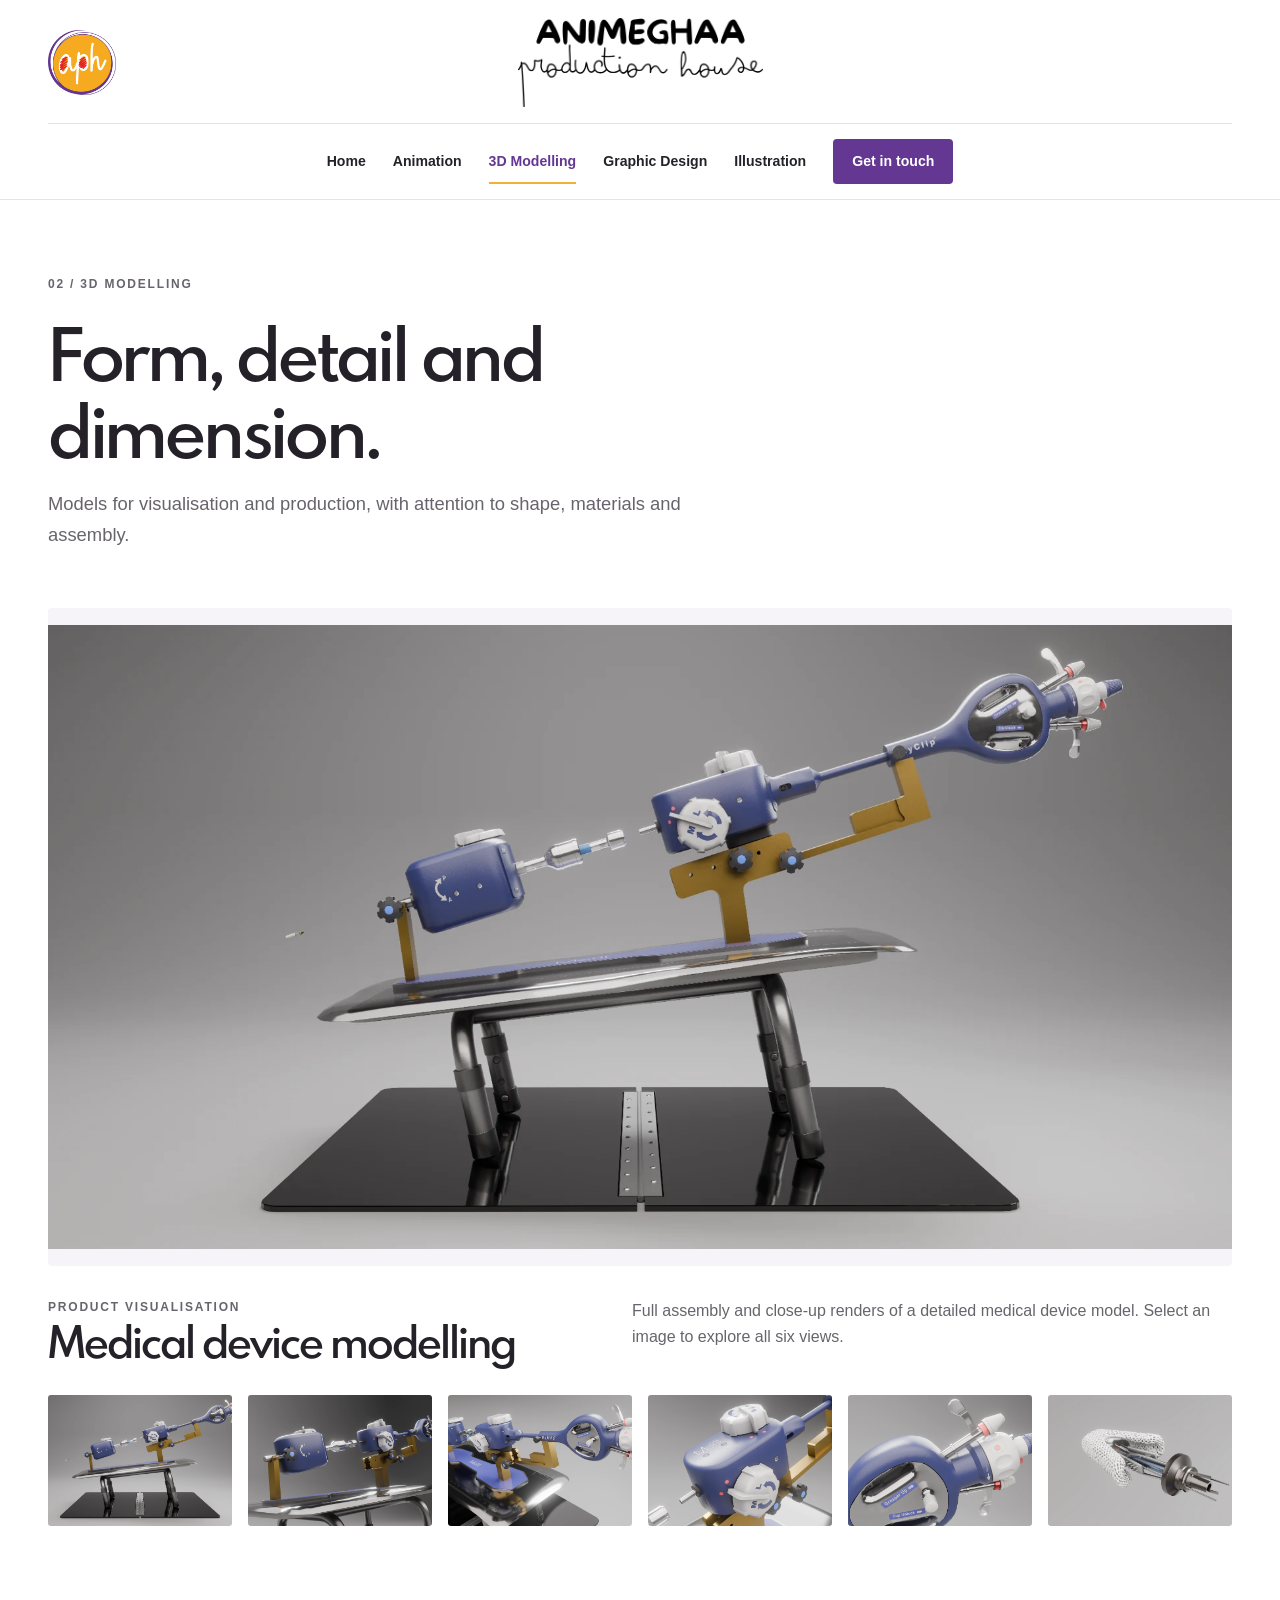
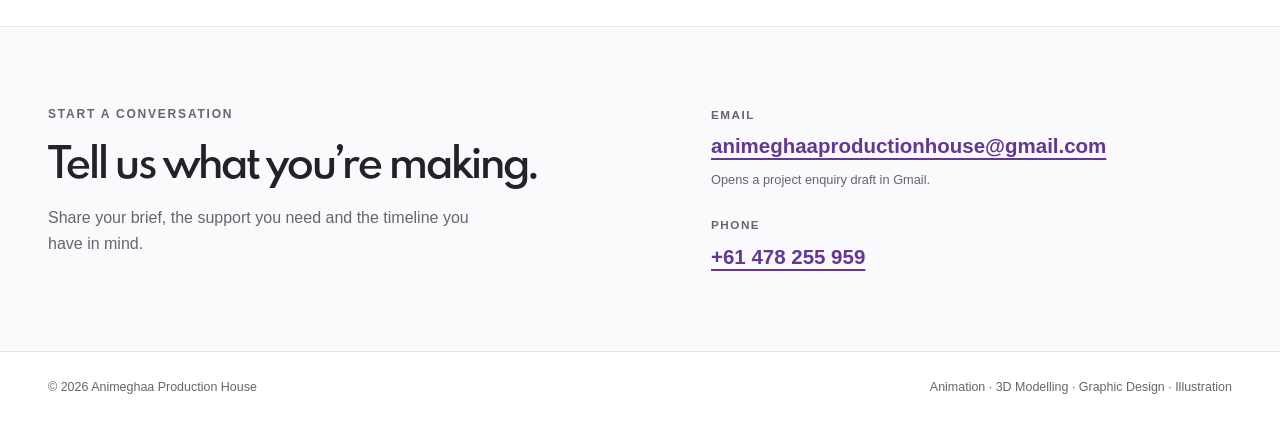
==== 3d-modelling.html @ 9e533291 "Add files via upload" ====
<!doctype html><html lang="en"><head><meta charset="utf-8"><meta name="viewport" content="width=device-width, initial-scale=1"><meta name="theme-color" content="#ffffff"><meta name="description" content="Animeghaa Production House: animation, 3D modelling, graphic design and illustration for studios and creative teams."><title>3D Modelling | Animeghaa Production House</title><link rel="icon" href="assets/icon.png"><link rel="stylesheet" href="styles.css"></head><body><a class="skip" href="#main">Skip to content</a><header class="site-header"><div class="wrap header-inner"><a class="mark-link" href="index.html" aria-label="Animeghaa Production House home"><img class="circular-mark" src="assets/icon.png" alt="APH circular logo"></a><a class="wordmark-link" href="index.html" aria-label="Animeghaa Production House home"><img class="wordmark" src="assets/wordmark.png" alt="Animeghaa Production House"></a><button class="menu-button" type="button" aria-expanded="false" aria-controls="site-nav">Menu</button><nav class="nav" id="site-nav" aria-label="Main navigation"><a href="index.html">Home</a><a href="animation-portfolio.html">Animation</a><a href="3d-modelling.html" aria-current="page">3D Modelling</a><a href="graphic-design.html">Graphic Design</a><a href="illustration.html">Illustration</a><a class="contact-nav" href="#contact">Get in touch</a></nav></div></header><main id="main"><div class="wrap"><div class="page-intro"><p class="eyebrow">02 / 3D Modelling</p><h1>Form, detail and dimension.</h1><p>Models for visualisation and production, with attention to shape, materials and assembly.</p></div></div><section class="wrap gallery-section"><button class="model-cover" data-project="medical-device" type="button" aria-label="Open medical device modelling gallery"><img src="assets/model-1.webp" alt="Full medical device model assembly"></button><div class="model-details"><div><p class="eyebrow">Product visualisation</p><h2>Medical device modelling</h2></div><p>Full assembly and close-up renders of a detailed medical device model. Select an image to explore all six views.</p></div><div class="model-thumbs"><button type="button" data-project="medical-device" data-index="0" aria-label="View medical device render 1"><img src="assets/model-1.webp" alt="Medical device model view 1" loading="lazy"></button><button type="button" data-project="medical-device" data-index="1" aria-label="View medical device render 2"><img src="assets/model-12.webp" alt="Medical device model view 2" loading="lazy"></button><button type="button" data-project="medical-device" data-index="2" aria-label="View medical device render 3"><img src="assets/model-10.webp" alt="Medical device model view 3" loading="lazy"></button><button type="button" data-project="medical-device" data-index="3" aria-label="View medical device render 4"><img src="assets/model-8.webp" alt="Medical device model view 4" loading="lazy"></button><button type="button" data-project="medical-device" data-index="4" aria-label="View medical device render 5"><img src="assets/model-6.webp" alt="Medical device model view 5" loading="lazy"></button><button type="button" data-project="medical-device" data-index="5" aria-label="View medical device render 6"><img src="assets/model-5.webp" alt="Medical device model view 6" loading="lazy"></button></div></section></main><section class="contact-section" id="contact"><div class="wrap contact-inner"><div><p class="eyebrow">Start a conversation</p><h2>Tell us what you’re making.</h2><p>Share your brief, the support you need and the timeline you have in mind.</p></div><div class="contact-links"><div><span>Email</span><a href="https://mail.google.com/mail/?view=cm&amp;fs=1&amp;to=animeghaaproductionhouse%40gmail.com&amp;su=Project+enquiry+%7C+Animeghaa+Production+House&amp;body=Hello+Animeghaa+Production+House%2C%0A%0AI+would+like+to+discuss+a+project.%0A%0AName%3A%0AStudio+%2F+company%3A%0AService+needed+%28Animation+%2F+3D+Modelling+%2F+Graphic+Design+%2F+Illustration%29%3A%0AProject+details%3A%0AStyle+or+references%3A%0AScope+%2F+deliverables%3A%0ATimeline+%2F+deadline%3A%0A%0ABest+regards%2C%0A">animeghaaproductionhouse@gmail.com</a><small>Opens a project enquiry draft in Gmail.</small></div><div><span>Phone</span><a href="tel:+61478255959">+61 478 255 959</a></div></div></div></section><footer><div class="wrap footer-inner"><span>© 2026 Animeghaa Production House</span><span>Animation · 3D Modelling · Graphic Design · Illustration</span></div></footer><dialog id="gallery-dialog" aria-labelledby="dialog-title"><div class="dialog-bar"><h2 class="dialog-title" id="dialog-title"></h2><button class="dialog-close" type="button" aria-label="Close gallery">Close</button></div><div class="dialog-content"></div><p class="dialog-description"></p><div class="dialog-controls"><button data-nav="-1" type="button" aria-label="Previous image">Previous</button><span class="count"></span><button data-nav="1" type="button" aria-label="Next image">Next</button></div></dialog><script src="portfolio-data.js"></script><script src="script.js" defer></script></body></html>
---- styles.css ----
@font-face{font-family:Spartan;src:url('assets/spartan.otf') format('opentype');font-display:swap;font-weight:600}:root{--purple:#643793;--gold:#efb332;--ink:#242129;--muted:#68646c;--line:#e5e2e8;--pale:#f6f4f9}*{box-sizing:border-box}html{scroll-behavior:smooth}body{margin:0;background:white;color:var(--ink);font:16px/1.65 Arial,Helvetica,sans-serif}img,video{display:block;max-width:100%}button,input{font:inherit}a{color:inherit;text-decoration:none}button{cursor:pointer}h1,h2,h3,p{margin:0}h1,h2,h3{line-height:1.18;font-family:Spartan,Arial,sans-serif;font-weight:600;letter-spacing:-.05em}h1{font-size:clamp(2.8rem,5.1vw,5.1rem)}h2{font-size:clamp(2rem,3.1vw,3rem)}h3{font-size:1.25rem}a,button{touch-action:manipulation}:focus-visible{outline:3px solid var(--gold);outline-offset:5px}.skip{position:absolute;left:20px;top:-100px;background:white;padding:12px;z-index:10}.skip:focus{top:10px}.wrap{width:min(1280px,calc(100% - 96px));margin:auto}.site-header{border-bottom:1px solid var(--line);background:white}.header-inner{height:98px;display:flex;justify-content:space-between;align-items:center;gap:28px}.wordmark{width:230px}.nav{display:flex;align-items:center;gap:27px;font-size:.88rem;font-weight:700}.nav a{padding:9px 0}.nav a:hover,.nav a[aria-current=page]{color:var(--purple)}.nav a[aria-current=page]{box-shadow:0 2px var(--gold)}.nav .contact-nav{background:var(--purple);padding:11px 19px;color:white;border-radius:4px}.menu-button{display:none}.eyebrow{text-transform:uppercase;letter-spacing:.15em;font-size:.75rem;font-weight:700;color:var(--purple)}.intro{padding:68px 0 40px;display:grid;grid-template-columns:1.5fr 1fr;gap:8%;align-items:end}.intro h1{margin-top:20px}.intro h1 span{color:var(--purple)}.intro>p{max-width:430px;color:var(--muted);font-size:1.12rem;line-height:1.65}.hero-reel{width:100%;aspect-ratio:16/9;object-fit:contain;background:#16131a}.reel-label{display:flex;justify-content:space-between;gap:10px;margin:14px 0 0;font-size:.82rem;color:var(--muted)}.button,.button-secondary{display:inline-flex;align-items:center;justify-content:center;font-weight:700;padding:13px 21px;border-radius:4px;font-size:.9rem;border:1px solid var(--purple)}.button{background:var(--purple);color:white}.button:hover{background:#49256e}.button-secondary{color:var(--purple);background:white}.button-secondary:hover{background:var(--pale)}.section{padding:95px 0}.section-head{display:flex;justify-content:space-between;align-items:end;gap:40px;margin-bottom:36px}.section-head h2{margin-top:13px}.section-head>p{max-width:370px;color:var(--muted)}.disciplines{display:grid;grid-template-columns:repeat(4,1fr);gap:24px}.discipline{border-top:2px solid var(--line);padding-top:20px;transition:border-color .2s}.discipline:hover{border-color:var(--gold)}.discipline img{height:170px;width:100%;object-fit:cover;background:var(--pale);border-radius:3px;margin-bottom:22px}.discipline .number{color:var(--purple);font-size:.73rem;font-weight:700;letter-spacing:.12em}.discipline h3{margin:9px 0}.discipline p{color:var(--muted);font-size:.92rem;line-height:1.5;margin-bottom:15px}.discipline .link{font-weight:700;font-size:.83rem;color:var(--purple)}.studio-strip{background:var(--pale);padding:70px 0}.studio-inner{display:grid;grid-template-columns:1fr 1fr;gap:10%}.studio-inner h2{margin-top:18px}.studio-inner>div>p{margin:0 0 24px;color:var(--muted);font-size:1.1rem}.page-intro{padding:75px 0 58px;max-width:830px}.page-intro h1{margin:20px 0}.page-intro>p{color:var(--muted);font-size:1.15rem;max-width:700px}.page-intro .eyebrow{font-size:.75rem}.reel-section{padding-bottom:80px}.grid{display:grid;grid-template-columns:repeat(3,1fr);gap:42px 26px}.grid.two{grid-template-columns:repeat(2,1fr)}.card{min-width:0}.card-open{display:block;border:0;background:none;padding:0;width:100%;text-align:left;color:inherit}.card-media{position:relative;background:var(--pale);overflow:hidden;border-radius:4px;aspect-ratio:1.5;margin-bottom:18px}.card-media img{width:100%;height:100%;object-fit:cover;transition:transform .35s}.card-open:hover .card-media img{transform:scale(1.035)}.card .tag{color:var(--purple);font-size:.72rem;text-transform:uppercase;letter-spacing:.1em;font-weight:700}.card h3{margin:7px 0}.card p{color:var(--muted);font-size:.9rem;line-height:1.5}.play{position:absolute;bottom:14px;right:14px;width:39px;height:39px;border-radius:50%;display:grid;place-items:center;background:white;color:var(--purple);font-size:.85rem;box-shadow:0 2px 10px #0002}.filters{display:flex;gap:10px;flex-wrap:wrap;margin:25px 0 35px}.filters button{background:white;color:var(--muted);border:1px solid var(--line);border-radius:30px;padding:9px 17px;font-size:.85rem;font-weight:700}.filters button[aria-pressed=true]{background:var(--purple);color:white;border-color:var(--purple)}.gallery-section{padding-bottom:100px}.model-cover{aspect-ratio:1.8;background:var(--pale);border-radius:4px;overflow:hidden;width:100%;border:0;padding:0}.model-cover img{width:100%;height:100%;object-fit:contain}.model-details{display:flex;justify-content:space-between;gap:35px;margin:24px 0}.model-details p{max-width:600px;color:var(--muted)}.model-thumbs{display:grid;grid-template-columns:repeat(6,1fr);gap:16px;margin-top:30px}.model-thumbs button{padding:0;border:0;background:var(--pale);border-radius:3px;overflow:hidden;aspect-ratio:1.4}.model-thumbs img{height:100%;width:100%;object-fit:cover}.contact-section{border-top:1px solid var(--line);padding:78px 0;background:#faf9fc}.contact-inner{display:grid;grid-template-columns:1fr 1fr;gap:12%}.contact-inner h2{margin:13px 0 20px}.contact-inner p{color:var(--muted);max-width:450px}.contact-links{display:flex;flex-direction:column;justify-content:center;gap:25px;min-width:0}.contact-links span{display:block;font-size:.73rem;font-weight:700;letter-spacing:.13em;text-transform:uppercase;color:var(--muted);margin-bottom:5px}.contact-links a{font-size:clamp(1rem,1.6vw,1.4rem);font-weight:700;color:var(--purple);overflow-wrap:anywhere;text-decoration:underline;text-underline-offset:5px}.contact-links small{display:block;color:var(--muted);font-size:.8rem;margin-top:6px}footer{padding:25px 0;border-top:1px solid var(--line)}.footer-inner{display:flex;justify-content:space-between;gap:20px;font-size:.78rem;color:var(--muted)}dialog{width:min(1160px,calc(100% - 36px));max-height:94vh;border:0;border-radius:5px;padding:0;overflow:auto;box-shadow:0 30px 100px #0005}dialog::backdrop{background:#1f1726dc}.dialog-bar{display:flex;align-items:center;justify-content:space-between;padding:16px 22px;border-bottom:1px solid var(--line);gap:20px}.dialog-bar h2{font-size:1.1rem}.dialog-bar button,.dialog-controls button{background:white;border:1px solid var(--line);border-radius:4px;padding:8px 14px;font-size:.85rem}.dialog-content{padding:22px}.dialog-content img{max-height:66vh;max-width:100%;object-fit:contain;margin:auto}.dialog-content video{width:100%;max-height:66vh;background:#16131a}.dialog-controls{padding:0 22px 20px;display:flex;align-items:center;gap:12px;justify-content:space-between}.dialog-description{padding:0 22px 20px;color:var(--muted);font-size:.92rem}.count{font-size:.8rem;color:var(--muted)}[hidden]{display:none!important}.notice{padding:12px 0;color:var(--muted);font-size:.9rem}
@media(max-width:1050px){.wrap{width:calc(100% - 60px)}.nav{gap:17px;font-size:.8rem}.wordmark{width:190px}.disciplines{grid-template-columns:repeat(2,1fr)}.discipline img{height:240px}.intro{gap:5%}.grid{grid-template-columns:repeat(2,1fr)}}@media(max-width:780px){.wrap{width:calc(100% - 40px)}.header-inner{height:auto;min-height:83px;flex-wrap:wrap;gap:0;padding:17px 0}.wordmark{width:180px}.menu-button{display:block;background:white;border:1px solid var(--line);border-radius:4px;padding:8px 13px;color:var(--purple);font-size:.85rem;font-weight:700}.nav{display:none;width:100%;padding-top:20px;flex-wrap:wrap;gap:12px 24px}.nav.is-open{display:flex}.intro{grid-template-columns:1fr;padding-top:50px;gap:22px}.intro>p{max-width:650px}.section{padding:70px 0}.section-head{align-items:start;flex-direction:column;gap:20px}.page-intro{padding:55px 0 35px}.studio-inner,.contact-inner{grid-template-columns:1fr;gap:30px}.model-details{flex-direction:column;gap:12px}.model-thumbs{grid-template-columns:repeat(3,1fr)}.contact-section{padding:60px 0}.reel-label{font-size:.75rem}.footer-inner{flex-direction:column;gap:5px}.dialog-bar{padding:12px 15px}.dialog-content{padding:12px}.dialog-description{padding:0 15px 15px}.dialog-controls{padding:0 15px 15px}}@media(max-width:500px){.grid,.grid.two{grid-template-columns:1fr}.disciplines{grid-template-columns:1fr 1fr;gap:25px 16px}.discipline img{height:130px}.discipline h3{font-size:1.05rem}.discipline p{font-size:.85rem}.hero-reel{aspect-ratio:16/9}.reel-label{flex-direction:column;gap:3px}.model-cover{aspect-ratio:1.3}.model-thumbs{gap:9px}h1{font-size:2.65rem}}@media(prefers-reduced-motion:reduce){html{scroll-behavior:auto}*{transition:none!important}}
@media(max-width:500px){.contact-links a[href^="https://mail.google.com"]{font-size:.9rem}}

/* Two logos: circular mark at left, wordmark centred above navigation. */
.header-inner{display:grid;grid-template-columns:1fr auto 1fr;height:auto;gap:0;padding:18px 0 0}.mark-link{grid-column:1;grid-row:1;justify-self:start}.circular-mark{width:68px;height:68px;object-fit:contain}.wordmark-link{grid-column:2;grid-row:1;justify-self:center}.wordmark{width:245px}.nav{grid-column:1/-1;grid-row:2;justify-content:center;padding:15px 0;margin-top:16px;border-top:1px solid var(--line)}
@media(max-width:780px){.header-inner{min-height:86px;grid-template-columns:1fr auto 1fr;gap:0;padding:14px 0}.circular-mark{width:46px;height:46px}.wordmark{width:175px}.menu-button{grid-column:3;grid-row:1;justify-self:end;display:block}.nav{margin-top:14px;padding:14px 0 0;justify-content:flex-start}.nav:not(.is-open){display:none}}
@media(max-width:400px){.circular-mark{width:40px;height:40px}.wordmark{width:150px}.menu-button{padding:7px 10px;font-size:.78rem}}
/* Give the portfolio entry its own visual chapter. */
.explore-work{position:relative;isolation:isolate;padding-top:78px;padding-bottom:78px;margin-top:75px;margin-bottom:75px}.explore-work::before{content:"";position:absolute;z-index:-1;inset:0 calc((min(1280px,100vw - 96px) - 100vw)/2);background:#f3eff9;border-top:1px solid #e1d7ee;border-bottom:1px solid #e1d7ee}.explore-work .eyebrow{display:inline-block;background:var(--gold);color:#30213e;padding:7px 12px;border-radius:3px;letter-spacing:.13em}.explore-work .section-head{margin-bottom:38px}.explore-work .discipline{background:white;border:1px solid #e1d9eb;border-radius:6px;padding:15px 15px 22px;box-shadow:0 5px 16px #39225105;transition:transform .2s,border-color .2s,box-shadow .2s}.explore-work .discipline:hover{transform:translateY(-4px);border-color:var(--purple);box-shadow:0 10px 24px #39225112}.explore-work .discipline img{margin-bottom:18px}.explore-work .discipline .link{display:inline-block;border-bottom:1px solid #c7b2dd;padding-bottom:3px}
@media(max-width:1050px){.explore-work::before{inset:0 -30px}}@media(max-width:780px){.explore-work{padding-top:58px;padding-bottom:58px;margin-top:55px;margin-bottom:55px}.explore-work::before{inset:0 -20px}}@media(max-width:500px){.explore-work .discipline{padding:10px 10px 18px}.explore-work .discipline img{height:120px}.explore-work .disciplines{gap:15px}.explore-work .discipline .link{font-size:.8rem}}
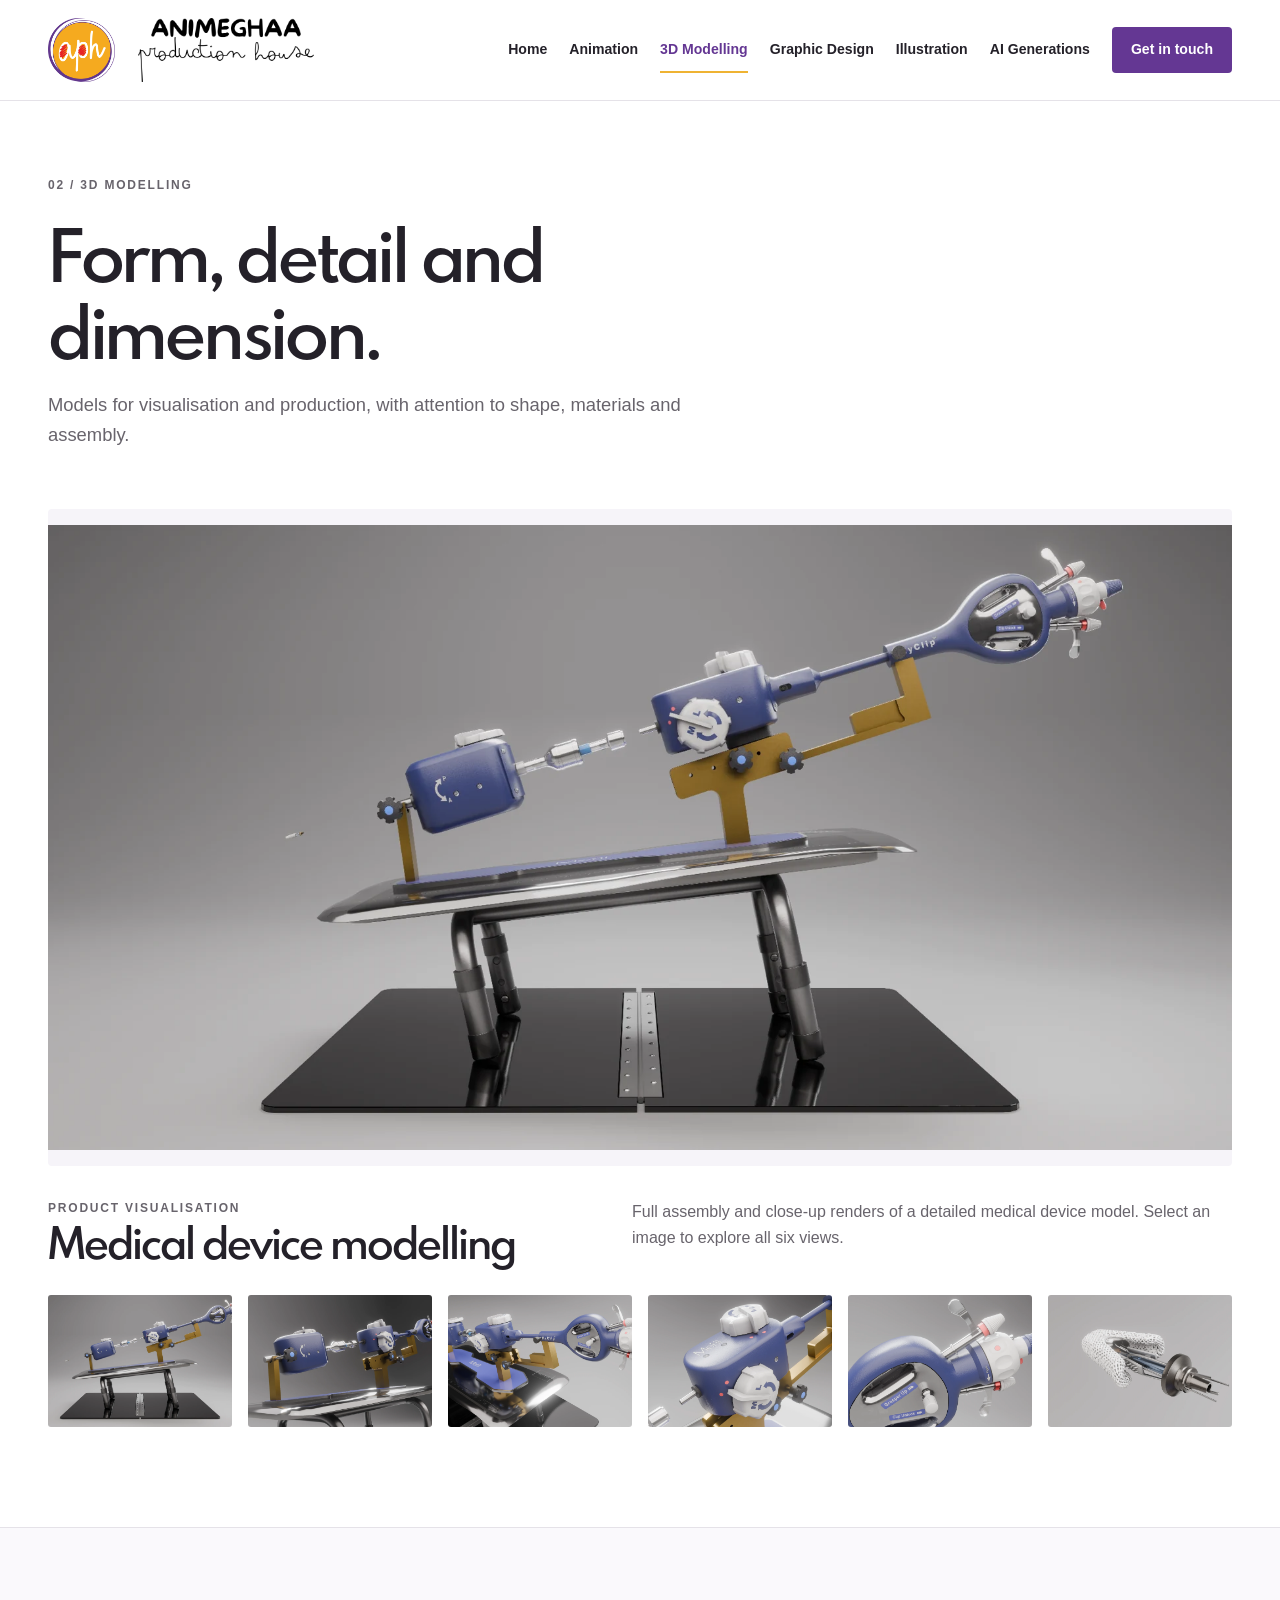
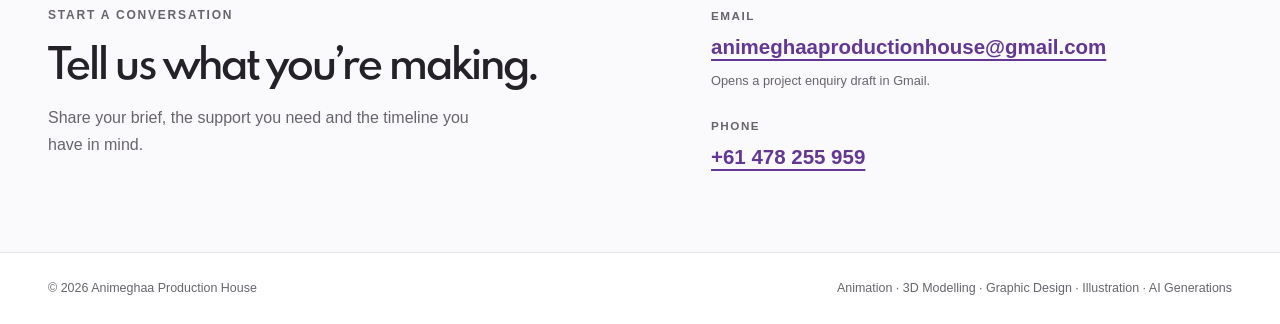
==== commit 9907d921: "Add files via upload" ====
--- a/3d-modelling.html
+++ b/3d-modelling.html
@@ -1 +1 @@
-<!doctype html><html lang="en"><head><meta charset="utf-8"><meta name="viewport" content="width=device-width, initial-scale=1"><meta name="theme-color" content="#ffffff"><meta name="description" content="Animeghaa Production House: animation, 3D modelling, graphic design and illustration for studios and creative teams."><title>3D Modelling | Animeghaa Production House</title><link rel="icon" href="assets/icon.png"><link rel="stylesheet" href="styles.css"></head><body><a class="skip" href="#main">Skip to content</a><header class="site-header"><div class="wrap header-inner"><a class="mark-link" href="index.html" aria-label="Animeghaa Production House home"><img class="circular-mark" src="assets/icon.png" alt="APH circular logo"></a><a class="wordmark-link" href="index.html" aria-label="Animeghaa Production House home"><img class="wordmark" src="assets/wordmark.png" alt="Animeghaa Production House"></a><button class="menu-button" type="button" aria-expanded="false" aria-controls="site-nav">Menu</button><nav class="nav" id="site-nav" aria-label="Main navigation"><a href="index.html">Home</a><a href="animation-portfolio.html">Animation</a><a href="3d-modelling.html" aria-current="page">3D Modelling</a><a href="graphic-design.html">Graphic Design</a><a href="illustration.html">Illustration</a><a class="contact-nav" href="#contact">Get in touch</a></nav></div></header><main id="main"><div class="wrap"><div class="page-intro"><p class="eyebrow">02 / 3D Modelling</p><h1>Form, detail and dimension.</h1><p>Models for visualisation and production, with attention to shape, materials and assembly.</p></div></div><section class="wrap gallery-section"><button class="model-cover" data-project="medical-device" type="button" aria-label="Open medical device modelling gallery"><img src="assets/model-1.webp" alt="Full medical device model assembly"></button><div class="model-details"><div><p class="eyebrow">Product visualisation</p><h2>Medical device modelling</h2></div><p>Full assembly and close-up renders of a detailed medical device model. Select an image to explore all six views.</p></div><div class="model-thumbs"><button type="button" data-project="medical-device" data-index="0" aria-label="View medical device render 1"><img src="assets/model-1.webp" alt="Medical device model view 1" loading="lazy"></button><button type="button" data-project="medical-device" data-index="1" aria-label="View medical device render 2"><img src="assets/model-12.webp" alt="Medical device model view 2" loading="lazy"></button><button type="button" data-project="medical-device" data-index="2" aria-label="View medical device render 3"><img src="assets/model-10.webp" alt="Medical device model view 3" loading="lazy"></button><button type="button" data-project="medical-device" data-index="3" aria-label="View medical device render 4"><img src="assets/model-8.webp" alt="Medical device model view 4" loading="lazy"></button><button type="button" data-project="medical-device" data-index="4" aria-label="View medical device render 5"><img src="assets/model-6.webp" alt="Medical device model view 5" loading="lazy"></button><button type="button" data-project="medical-device" data-index="5" aria-label="View medical device render 6"><img src="assets/model-5.webp" alt="Medical device model view 6" loading="lazy"></button></div></section></main><section class="contact-section" id="contact"><div class="wrap contact-inner"><div><p class="eyebrow">Start a conversation</p><h2>Tell us what you’re making.</h2><p>Share your brief, the support you need and the timeline you have in mind.</p></div><div class="contact-links"><div><span>Email</span><a href="https://mail.google.com/mail/?view=cm&amp;fs=1&amp;to=animeghaaproductionhouse%40gmail.com&amp;su=Project+enquiry+%7C+Animeghaa+Production+House&amp;body=Hello+Animeghaa+Production+House%2C%0A%0AI+would+like+to+discuss+a+project.%0A%0AName%3A%0AStudio+%2F+company%3A%0AService+needed+%28Animation+%2F+3D+Modelling+%2F+Graphic+Design+%2F+Illustration%29%3A%0AProject+details%3A%0AStyle+or+references%3A%0AScope+%2F+deliverables%3A%0ATimeline+%2F+deadline%3A%0A%0ABest+regards%2C%0A">animeghaaproductionhouse@gmail.com</a><small>Opens a project enquiry draft in Gmail.</small></div><div><span>Phone</span><a href="tel:+61478255959">+61 478 255 959</a></div></div></div></section><footer><div class="wrap footer-inner"><span>© 2026 Animeghaa Production House</span><span>Animation · 3D Modelling · Graphic Design · Illustration</span></div></footer><dialog id="gallery-dialog" aria-labelledby="dialog-title"><div class="dialog-bar"><h2 class="dialog-title" id="dialog-title"></h2><button class="dialog-close" type="button" aria-label="Close gallery">Close</button></div><div class="dialog-content"></div><p class="dialog-description"></p><div class="dialog-controls"><button data-nav="-1" type="button" aria-label="Previous image">Previous</button><span class="count"></span><button data-nav="1" type="button" aria-label="Next image">Next</button></div></dialog><script src="portfolio-data.js"></script><script src="script.js" defer></script></body></html>+<!doctype html><html lang="en"><head><meta charset="utf-8"><meta name="viewport" content="width=device-width, initial-scale=1"><meta name="theme-color" content="#ffffff"><meta name="description" content="Animeghaa Production House: animation, 3D modelling, graphic design and illustration for studios and creative teams."><title>3D Modelling | Animeghaa Production House</title><link rel="icon" href="assets/icon.png"><link rel="stylesheet" href="styles.css"></head><body><a class="skip" href="#main">Skip to content</a><header class="site-header"><div class="wrap header-inner"><a class="mark-link" href="index.html" aria-label="Animeghaa Production House home"><img class="circular-mark" src="assets/icon.png" alt="APH circular logo"></a><a class="wordmark-link" href="index.html" aria-label="Animeghaa Production House home"><img class="wordmark" src="assets/wordmark.png" alt="Animeghaa Production House"></a><button class="menu-button" type="button" aria-expanded="false" aria-controls="site-nav">Menu</button><nav class="nav" id="site-nav" aria-label="Main navigation"><a href="index.html">Home</a><a href="animation-portfolio.html">Animation</a><a href="3d-modelling.html" aria-current="page">3D Modelling</a><a href="graphic-design.html">Graphic Design</a><a href="illustration.html">Illustration</a><a href="ai-generations.html">AI Generations</a><a class="contact-nav" href="#contact">Get in touch</a></nav></div></header><main id="main"><div class="wrap"><div class="page-intro"><p class="eyebrow">02 / 3D Modelling</p><h1>Form, detail and dimension.</h1><p>Models for visualisation and production, with attention to shape, materials and assembly.</p></div></div><section class="wrap gallery-section"><button class="model-cover" data-project="medical-device" type="button" aria-label="Open medical device modelling gallery"><img src="assets/model-1.webp" alt="Full medical device model assembly"></button><div class="model-details"><div><p class="eyebrow">Product visualisation</p><h2>Medical device modelling</h2></div><p>Full assembly and close-up renders of a detailed medical device model. Select an image to explore all six views.</p></div><div class="model-thumbs"><button type="button" data-project="medical-device" data-index="0" aria-label="View medical device render 1"><img src="assets/model-1.webp" alt="Medical device model view 1" loading="lazy"></button><button type="button" data-project="medical-device" data-index="1" aria-label="View medical device render 2"><img src="assets/model-12.webp" alt="Medical device model view 2" loading="lazy"></button><button type="button" data-project="medical-device" data-index="2" aria-label="View medical device render 3"><img src="assets/model-10.webp" alt="Medical device model view 3" loading="lazy"></button><button type="button" data-project="medical-device" data-index="3" aria-label="View medical device render 4"><img src="assets/model-8.webp" alt="Medical device model view 4" loading="lazy"></button><button type="button" data-project="medical-device" data-index="4" aria-label="View medical device render 5"><img src="assets/model-6.webp" alt="Medical device model view 5" loading="lazy"></button><button type="button" data-project="medical-device" data-index="5" aria-label="View medical device render 6"><img src="assets/model-5.webp" alt="Medical device model view 6" loading="lazy"></button></div></section></main><section class="contact-section" id="contact"><div class="wrap contact-inner"><div><p class="eyebrow">Start a conversation</p><h2>Tell us what you’re making.</h2><p>Share your brief, the support you need and the timeline you have in mind.</p></div><div class="contact-links"><div><span>Email</span><a href="https://mail.google.com/mail/?view=cm&amp;fs=1&amp;to=animeghaaproductionhouse%40gmail.com&amp;su=Project+enquiry+%7C+Animeghaa+Production+House&amp;body=Hello+Animeghaa+Production+House%2C%0A%0AI+would+like+to+discuss+a+project.%0A%0AName%3A%0AStudio+%2F+company%3A%0AService+needed+%28Animation+%2F+3D+Modelling+%2F+Graphic+Design+%2F+Illustration+%2F+AI+Generations%29%3A%0AProject+details%3A%0AStyle+or+references%3A%0AScope+%2F+deliverables%3A%0ATimeline+%2F+deadline%3A%0A%0ABest+regards%2C%0A">animeghaaproductionhouse@gmail.com</a><small>Opens a project enquiry draft in Gmail.</small></div><div><span>Phone</span><a href="tel:+61478255959">+61 478 255 959</a></div></div></div></section><footer><div class="wrap footer-inner"><span>© 2026 Animeghaa Production House</span><span>Animation · 3D Modelling · Graphic Design · Illustration · AI Generations</span></div></footer><dialog id="gallery-dialog" aria-labelledby="dialog-title"><div class="dialog-bar"><h2 class="dialog-title" id="dialog-title"></h2><button class="dialog-close" type="button" aria-label="Close gallery">Close</button></div><div class="dialog-content"></div><p class="dialog-description"></p><div class="dialog-controls"><button data-nav="-1" type="button" aria-label="Previous image">Previous</button><span class="count"></span><button data-nav="1" type="button" aria-label="Next image">Next</button></div></dialog><script src="portfolio-data.js"></script><script src="script.js" defer></script></body></html>
--- a/styles.css
+++ b/styles.css
@@ -9,3 +9,8 @@
 /* Give the portfolio entry its own visual chapter. */
 .explore-work{position:relative;isolation:isolate;padding-top:78px;padding-bottom:78px;margin-top:75px;margin-bottom:75px}.explore-work::before{content:"";position:absolute;z-index:-1;inset:0 calc((min(1280px,100vw - 96px) - 100vw)/2);background:#f3eff9;border-top:1px solid #e1d7ee;border-bottom:1px solid #e1d7ee}.explore-work .eyebrow{display:inline-block;background:var(--gold);color:#30213e;padding:7px 12px;border-radius:3px;letter-spacing:.13em}.explore-work .section-head{margin-bottom:38px}.explore-work .discipline{background:white;border:1px solid #e1d9eb;border-radius:6px;padding:15px 15px 22px;box-shadow:0 5px 16px #39225105;transition:transform .2s,border-color .2s,box-shadow .2s}.explore-work .discipline:hover{transform:translateY(-4px);border-color:var(--purple);box-shadow:0 10px 24px #39225112}.explore-work .discipline img{margin-bottom:18px}.explore-work .discipline .link{display:inline-block;border-bottom:1px solid #c7b2dd;padding-bottom:3px}
 @media(max-width:1050px){.explore-work::before{inset:0 -30px}}@media(max-width:780px){.explore-work{padding-top:58px;padding-bottom:58px;margin-top:55px;margin-bottom:55px}.explore-work::before{inset:0 -20px}}@media(max-width:500px){.explore-work .discipline{padding:10px 10px 18px}.explore-work .discipline img{height:120px}.explore-work .disciplines{gap:15px}.explore-work .discipline .link{font-size:.8rem}}
+/* Single-row header: equal-height logos, navigation on the right. */
+.header-inner{grid-template-columns:64px auto 1fr;gap:26px;padding:18px 0;min-height:100px}.mark-link{grid-column:1;grid-row:1}.wordmark-link{grid-column:2;grid-row:1;justify-self:start}.circular-mark,.wordmark{height:64px;width:auto;max-width:none;object-fit:contain}.nav{grid-column:3;grid-row:1;justify-content:flex-end;flex-wrap:nowrap;width:auto;border:0;padding:0;margin:0;gap:22px;white-space:nowrap}.menu-button{display:none}
+@media(max-width:1150px) and (min-width:1001px){.header-inner{gap:18px;grid-template-columns:55px auto 1fr}.circular-mark,.wordmark{height:55px}.nav{gap:15px;font-size:.8rem}.nav .contact-nav{padding:10px 14px}}
+@media(max-width:1000px){.header-inner{grid-template-columns:48px auto 1fr;gap:18px;min-height:86px;padding:16px 0}.circular-mark,.wordmark{height:48px}.menu-button{display:block;grid-column:3;grid-row:1;justify-self:end;background:white;border:1px solid var(--line);border-radius:4px;padding:8px 13px;color:var(--purple);font-size:.85rem;font-weight:700}.nav{grid-column:1/-1;grid-row:2;flex-wrap:wrap;justify-content:flex-end;gap:12px 24px;padding:14px 0 0;white-space:normal}.nav:not(.is-open){display:none}.nav.is-open{display:flex}}
+@media(max-width:500px){.header-inner{grid-template-columns:40px auto 1fr;gap:14px;min-height:76px;padding:14px 0}.circular-mark,.wordmark{height:40px}.menu-button{padding:7px 10px;font-size:.78rem}}
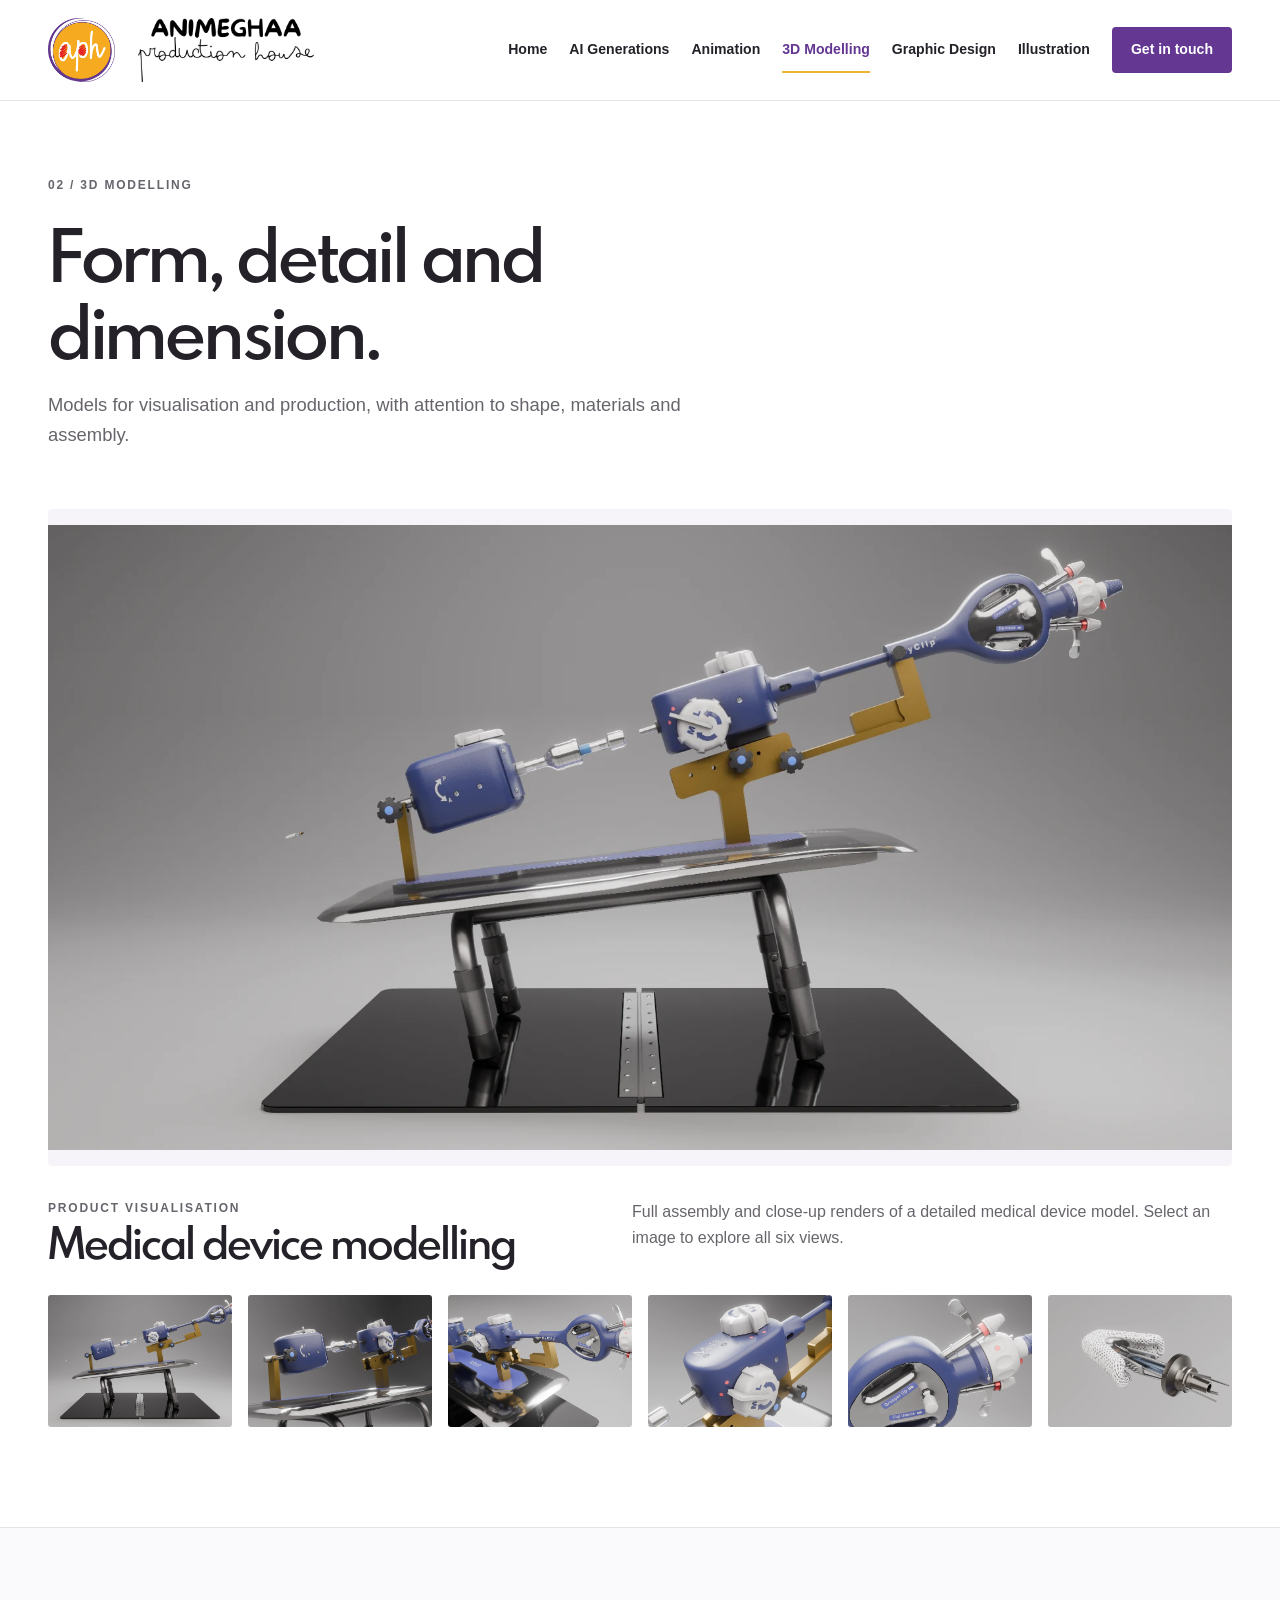
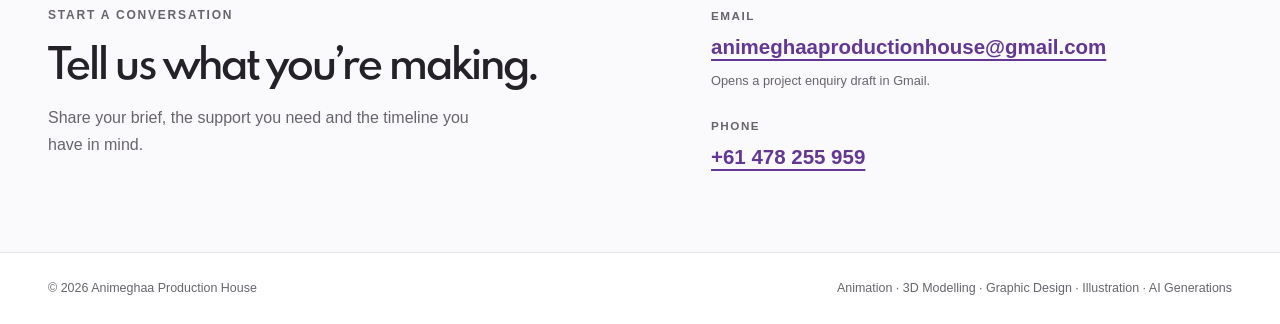
==== commit 6ea80d05: "Add files via upload" ====
--- a/3d-modelling.html
+++ b/3d-modelling.html
@@ -1 +1 @@
-<!doctype html><html lang="en"><head><meta charset="utf-8"><meta name="viewport" content="width=device-width, initial-scale=1"><meta name="theme-color" content="#ffffff"><meta name="description" content="Animeghaa Production House: animation, 3D modelling, graphic design and illustration for studios and creative teams."><title>3D Modelling | Animeghaa Production House</title><link rel="icon" href="assets/icon.png"><link rel="stylesheet" href="styles.css"></head><body><a class="skip" href="#main">Skip to content</a><header class="site-header"><div class="wrap header-inner"><a class="mark-link" href="index.html" aria-label="Animeghaa Production House home"><img class="circular-mark" src="assets/icon.png" alt="APH circular logo"></a><a class="wordmark-link" href="index.html" aria-label="Animeghaa Production House home"><img class="wordmark" src="assets/wordmark.png" alt="Animeghaa Production House"></a><button class="menu-button" type="button" aria-expanded="false" aria-controls="site-nav">Menu</button><nav class="nav" id="site-nav" aria-label="Main navigation"><a href="index.html">Home</a><a href="animation-portfolio.html">Animation</a><a href="3d-modelling.html" aria-current="page">3D Modelling</a><a href="graphic-design.html">Graphic Design</a><a href="illustration.html">Illustration</a><a href="ai-generations.html">AI Generations</a><a class="contact-nav" href="#contact">Get in touch</a></nav></div></header><main id="main"><div class="wrap"><div class="page-intro"><p class="eyebrow">02 / 3D Modelling</p><h1>Form, detail and dimension.</h1><p>Models for visualisation and production, with attention to shape, materials and assembly.</p></div></div><section class="wrap gallery-section"><button class="model-cover" data-project="medical-device" type="button" aria-label="Open medical device modelling gallery"><img src="assets/model-1.webp" alt="Full medical device model assembly"></button><div class="model-details"><div><p class="eyebrow">Product visualisation</p><h2>Medical device modelling</h2></div><p>Full assembly and close-up renders of a detailed medical device model. Select an image to explore all six views.</p></div><div class="model-thumbs"><button type="button" data-project="medical-device" data-index="0" aria-label="View medical device render 1"><img src="assets/model-1.webp" alt="Medical device model view 1" loading="lazy"></button><button type="button" data-project="medical-device" data-index="1" aria-label="View medical device render 2"><img src="assets/model-12.webp" alt="Medical device model view 2" loading="lazy"></button><button type="button" data-project="medical-device" data-index="2" aria-label="View medical device render 3"><img src="assets/model-10.webp" alt="Medical device model view 3" loading="lazy"></button><button type="button" data-project="medical-device" data-index="3" aria-label="View medical device render 4"><img src="assets/model-8.webp" alt="Medical device model view 4" loading="lazy"></button><button type="button" data-project="medical-device" data-index="4" aria-label="View medical device render 5"><img src="assets/model-6.webp" alt="Medical device model view 5" loading="lazy"></button><button type="button" data-project="medical-device" data-index="5" aria-label="View medical device render 6"><img src="assets/model-5.webp" alt="Medical device model view 6" loading="lazy"></button></div></section></main><section class="contact-section" id="contact"><div class="wrap contact-inner"><div><p class="eyebrow">Start a conversation</p><h2>Tell us what you’re making.</h2><p>Share your brief, the support you need and the timeline you have in mind.</p></div><div class="contact-links"><div><span>Email</span><a href="https://mail.google.com/mail/?view=cm&amp;fs=1&amp;to=animeghaaproductionhouse%40gmail.com&amp;su=Project+enquiry+%7C+Animeghaa+Production+House&amp;body=Hello+Animeghaa+Production+House%2C%0A%0AI+would+like+to+discuss+a+project.%0A%0AName%3A%0AStudio+%2F+company%3A%0AService+needed+%28Animation+%2F+3D+Modelling+%2F+Graphic+Design+%2F+Illustration+%2F+AI+Generations%29%3A%0AProject+details%3A%0AStyle+or+references%3A%0AScope+%2F+deliverables%3A%0ATimeline+%2F+deadline%3A%0A%0ABest+regards%2C%0A">animeghaaproductionhouse@gmail.com</a><small>Opens a project enquiry draft in Gmail.</small></div><div><span>Phone</span><a href="tel:+61478255959">+61 478 255 959</a></div></div></div></section><footer><div class="wrap footer-inner"><span>© 2026 Animeghaa Production House</span><span>Animation · 3D Modelling · Graphic Design · Illustration · AI Generations</span></div></footer><dialog id="gallery-dialog" aria-labelledby="dialog-title"><div class="dialog-bar"><h2 class="dialog-title" id="dialog-title"></h2><button class="dialog-close" type="button" aria-label="Close gallery">Close</button></div><div class="dialog-content"></div><p class="dialog-description"></p><div class="dialog-controls"><button data-nav="-1" type="button" aria-label="Previous image">Previous</button><span class="count"></span><button data-nav="1" type="button" aria-label="Next image">Next</button></div></dialog><script src="portfolio-data.js"></script><script src="script.js" defer></script></body></html>+<!doctype html><html lang="en"><head><meta charset="utf-8"><meta name="viewport" content="width=device-width, initial-scale=1"><meta name="theme-color" content="#ffffff"><meta name="description" content="Animeghaa Production House: animation, 3D modelling, graphic design and illustration for studios and creative teams."><title>3D Modelling | Animeghaa Production House</title><link rel="icon" href="assets/icon.png"><link rel="stylesheet" href="styles.css"></head><body><a class="skip" href="#main">Skip to content</a><header class="site-header"><div class="wrap header-inner"><a class="mark-link" href="index.html" aria-label="Animeghaa Production House home"><img class="circular-mark" src="assets/icon.png" alt="APH circular logo"></a><a class="wordmark-link" href="index.html" aria-label="Animeghaa Production House home"><img class="wordmark" src="assets/wordmark.png" alt="Animeghaa Production House"></a><button class="menu-button" type="button" aria-expanded="false" aria-controls="site-nav">Menu</button><nav class="nav" id="site-nav" aria-label="Main navigation"><a href="index.html">Home</a><a href="ai-generations.html">AI Generations</a><a href="animation-portfolio.html">Animation</a><a href="3d-modelling.html" aria-current="page">3D Modelling</a><a href="graphic-design.html">Graphic Design</a><a href="illustration.html">Illustration</a><a class="contact-nav" href="#contact">Get in touch</a></nav></div></header><main id="main"><div class="wrap"><div class="page-intro"><p class="eyebrow">02 / 3D Modelling</p><h1>Form, detail and dimension.</h1><p>Models for visualisation and production, with attention to shape, materials and assembly.</p></div></div><section class="wrap gallery-section"><button class="model-cover" data-project="medical-device" type="button" aria-label="Open medical device modelling gallery"><img src="assets/model-1.webp" alt="Full medical device model assembly"></button><div class="model-details"><div><p class="eyebrow">Product visualisation</p><h2>Medical device modelling</h2></div><p>Full assembly and close-up renders of a detailed medical device model. Select an image to explore all six views.</p></div><div class="model-thumbs"><button type="button" data-project="medical-device" data-index="0" aria-label="View medical device render 1"><img src="assets/model-1.webp" alt="Medical device model view 1" loading="lazy"></button><button type="button" data-project="medical-device" data-index="1" aria-label="View medical device render 2"><img src="assets/model-12.webp" alt="Medical device model view 2" loading="lazy"></button><button type="button" data-project="medical-device" data-index="2" aria-label="View medical device render 3"><img src="assets/model-10.webp" alt="Medical device model view 3" loading="lazy"></button><button type="button" data-project="medical-device" data-index="3" aria-label="View medical device render 4"><img src="assets/model-8.webp" alt="Medical device model view 4" loading="lazy"></button><button type="button" data-project="medical-device" data-index="4" aria-label="View medical device render 5"><img src="assets/model-6.webp" alt="Medical device model view 5" loading="lazy"></button><button type="button" data-project="medical-device" data-index="5" aria-label="View medical device render 6"><img src="assets/model-5.webp" alt="Medical device model view 6" loading="lazy"></button></div></section></main><section class="contact-section" id="contact"><div class="wrap contact-inner"><div><p class="eyebrow">Start a conversation</p><h2>Tell us what you’re making.</h2><p>Share your brief, the support you need and the timeline you have in mind.</p></div><div class="contact-links"><div><span>Email</span><a href="https://mail.google.com/mail/?view=cm&amp;fs=1&amp;to=animeghaaproductionhouse%40gmail.com&amp;su=Project+enquiry+%7C+Animeghaa+Production+House&amp;body=Hello+Animeghaa+Production+House%2C%0A%0AI+would+like+to+discuss+a+project.%0A%0AName%3A%0AStudio+%2F+company%3A%0AService+needed+%28Animation+%2F+3D+Modelling+%2F+Graphic+Design+%2F+Illustration+%2F+AI+Generations%29%3A%0AProject+details%3A%0AStyle+or+references%3A%0AScope+%2F+deliverables%3A%0ATimeline+%2F+deadline%3A%0A%0ABest+regards%2C%0A">animeghaaproductionhouse@gmail.com</a><small>Opens a project enquiry draft in Gmail.</small></div><div><span>Phone</span><a href="tel:+61478255959">+61 478 255 959</a></div></div></div></section><footer><div class="wrap footer-inner"><span>© 2026 Animeghaa Production House</span><span>Animation · 3D Modelling · Graphic Design · Illustration · AI Generations</span></div></footer><dialog id="gallery-dialog" aria-labelledby="dialog-title"><div class="dialog-bar"><h2 class="dialog-title" id="dialog-title"></h2><button class="dialog-close" type="button" aria-label="Close gallery">Close</button></div><div class="dialog-content"></div><p class="dialog-description"></p><div class="dialog-controls"><button data-nav="-1" type="button" aria-label="Previous image">Previous</button><span class="count"></span><button data-nav="1" type="button" aria-label="Next image">Next</button></div></dialog><script src="portfolio-data.js"></script><script src="script.js" defer></script></body></html>
--- a/styles.css
+++ b/styles.css
@@ -14,3 +14,7 @@
 @media(max-width:1150px) and (min-width:1001px){.header-inner{gap:18px;grid-template-columns:55px auto 1fr}.circular-mark,.wordmark{height:55px}.nav{gap:15px;font-size:.8rem}.nav .contact-nav{padding:10px 14px}}
 @media(max-width:1000px){.header-inner{grid-template-columns:48px auto 1fr;gap:18px;min-height:86px;padding:16px 0}.circular-mark,.wordmark{height:48px}.menu-button{display:block;grid-column:3;grid-row:1;justify-self:end;background:white;border:1px solid var(--line);border-radius:4px;padding:8px 13px;color:var(--purple);font-size:.85rem;font-weight:700}.nav{grid-column:1/-1;grid-row:2;flex-wrap:wrap;justify-content:flex-end;gap:12px 24px;padding:14px 0 0;white-space:normal}.nav:not(.is-open){display:none}.nav.is-open{display:flex}}
 @media(max-width:500px){.header-inner{grid-template-columns:40px auto 1fr;gap:14px;min-height:76px;padding:14px 0}.circular-mark,.wordmark{height:40px}.menu-button{padding:7px 10px;font-size:.78rem}}
+
+/* Fifth portfolio category and navigation spacing. */
+@media(min-width:1051px){.disciplines{grid-template-columns:repeat(5,minmax(0,1fr));gap:20px}.explore-work .discipline img{height:145px}.explore-work .discipline h3{font-size:1.1rem}}
+@media(max-width:1200px) and (min-width:1001px){.header-inner{grid-template-columns:55px auto 1fr;gap:18px}.menu-button{display:block;grid-column:3;grid-row:1;justify-self:end;background:white;border:1px solid var(--line);border-radius:4px;padding:8px 13px;color:var(--purple);font-size:.85rem;font-weight:700}.nav{grid-column:1/-1;grid-row:2;justify-content:flex-end;flex-wrap:wrap;padding:14px 0 0;gap:12px 24px}.nav:not(.is-open){display:none}.nav.is-open{display:flex}}
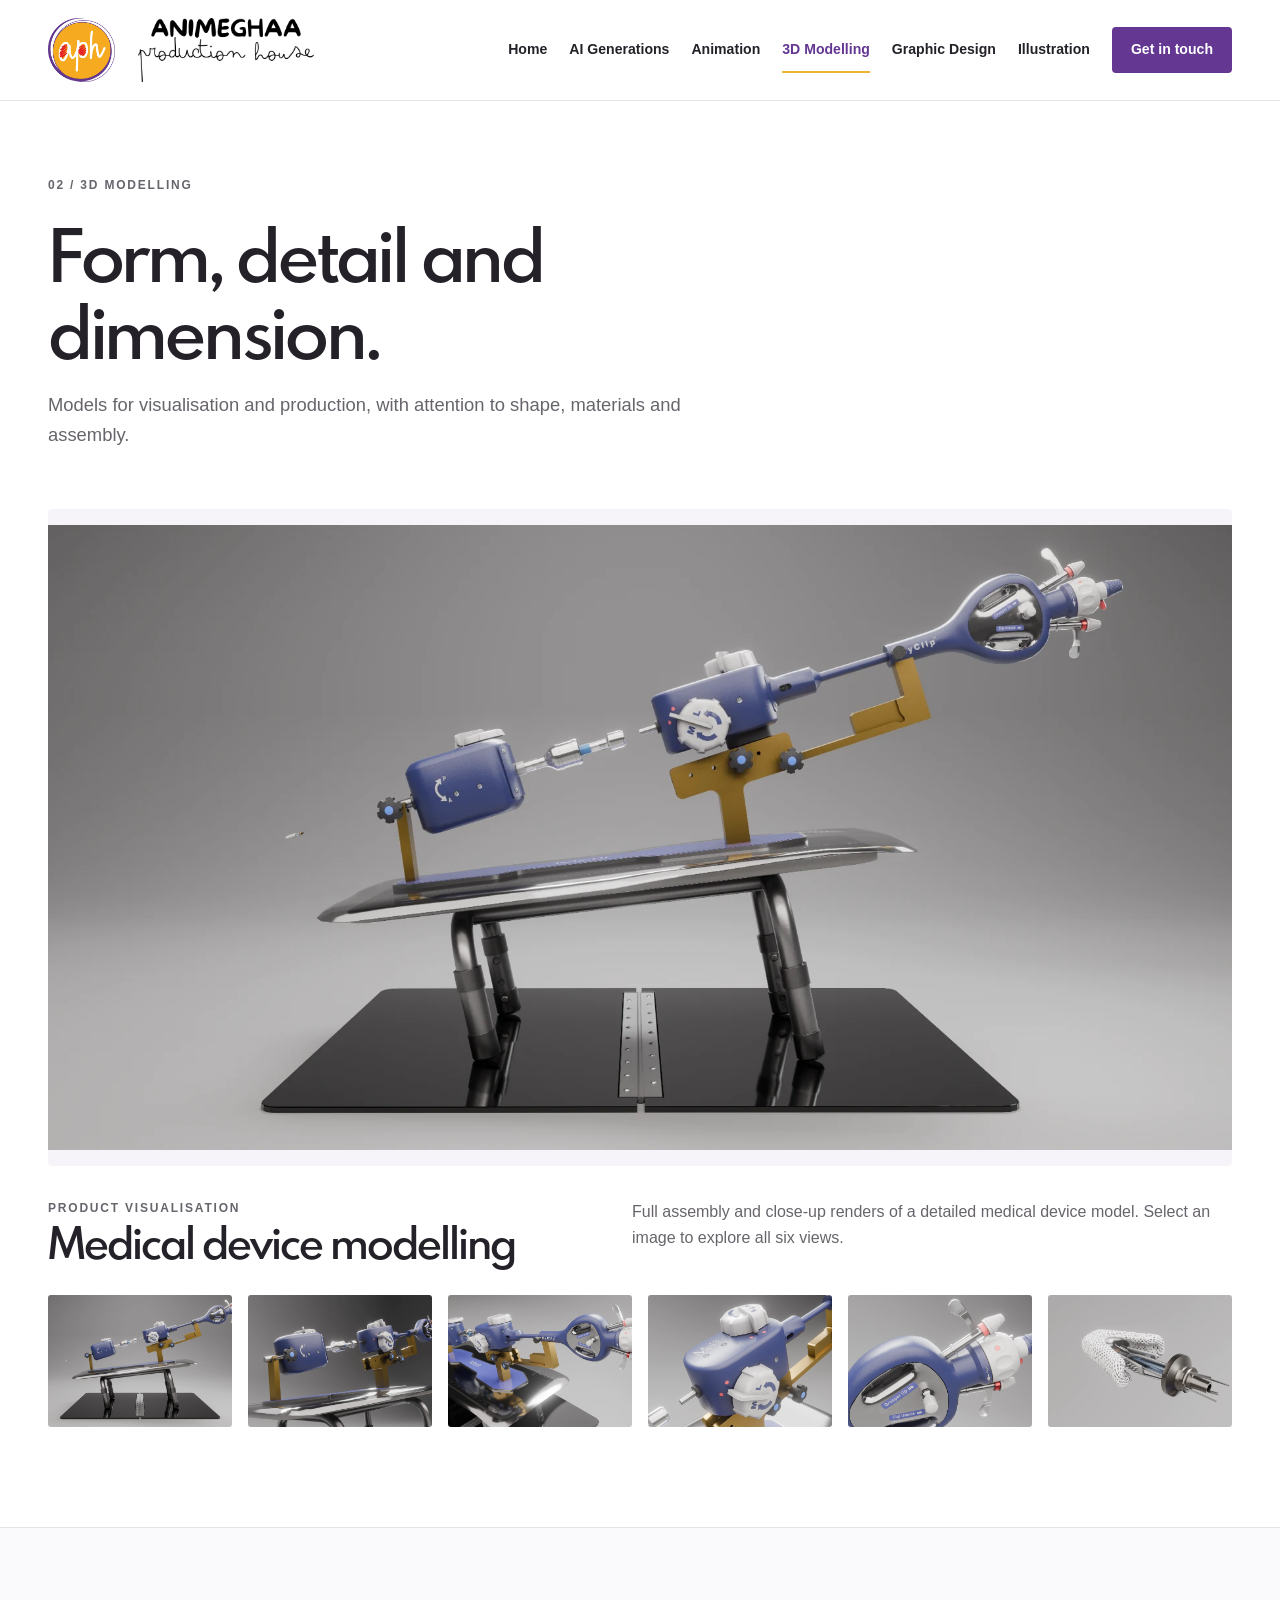
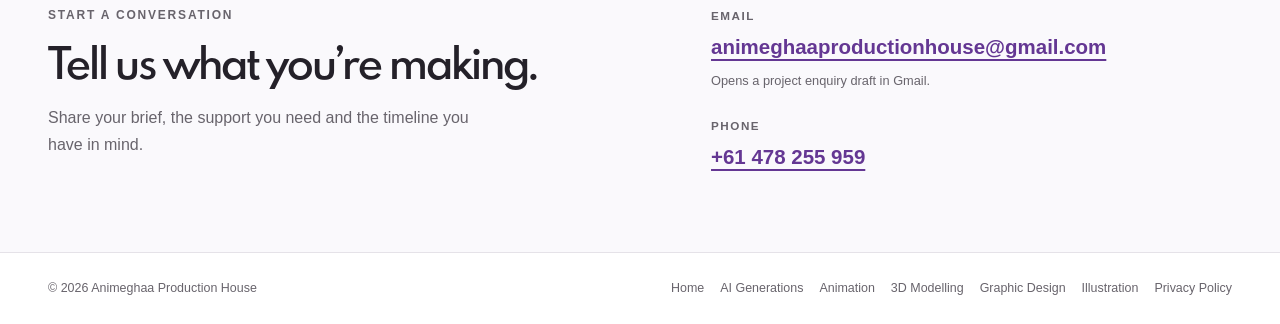
==== commit be4bf1d2: "footer update-privacy policy" ====
--- a/3d-modelling.html
+++ b/3d-modelling.html
@@ -1 +1 @@
-<!doctype html><html lang="en"><head><meta charset="utf-8"><meta name="viewport" content="width=device-width, initial-scale=1"><meta name="theme-color" content="#ffffff"><meta name="description" content="Animeghaa Production House: animation, 3D modelling, graphic design and illustration for studios and creative teams."><title>3D Modelling | Animeghaa Production House</title><link rel="icon" href="assets/icon.png"><link rel="stylesheet" href="styles.css"></head><body><a class="skip" href="#main">Skip to content</a><header class="site-header"><div class="wrap header-inner"><a class="mark-link" href="index.html" aria-label="Animeghaa Production House home"><img class="circular-mark" src="assets/icon.png" alt="APH circular logo"></a><a class="wordmark-link" href="index.html" aria-label="Animeghaa Production House home"><img class="wordmark" src="assets/wordmark.png" alt="Animeghaa Production House"></a><button class="menu-button" type="button" aria-expanded="false" aria-controls="site-nav">Menu</button><nav class="nav" id="site-nav" aria-label="Main navigation"><a href="index.html">Home</a><a href="ai-generations.html">AI Generations</a><a href="animation-portfolio.html">Animation</a><a href="3d-modelling.html" aria-current="page">3D Modelling</a><a href="graphic-design.html">Graphic Design</a><a href="illustration.html">Illustration</a><a class="contact-nav" href="#contact">Get in touch</a></nav></div></header><main id="main"><div class="wrap"><div class="page-intro"><p class="eyebrow">02 / 3D Modelling</p><h1>Form, detail and dimension.</h1><p>Models for visualisation and production, with attention to shape, materials and assembly.</p></div></div><section class="wrap gallery-section"><button class="model-cover" data-project="medical-device" type="button" aria-label="Open medical device modelling gallery"><img src="assets/model-1.webp" alt="Full medical device model assembly"></button><div class="model-details"><div><p class="eyebrow">Product visualisation</p><h2>Medical device modelling</h2></div><p>Full assembly and close-up renders of a detailed medical device model. Select an image to explore all six views.</p></div><div class="model-thumbs"><button type="button" data-project="medical-device" data-index="0" aria-label="View medical device render 1"><img src="assets/model-1.webp" alt="Medical device model view 1" loading="lazy"></button><button type="button" data-project="medical-device" data-index="1" aria-label="View medical device render 2"><img src="assets/model-12.webp" alt="Medical device model view 2" loading="lazy"></button><button type="button" data-project="medical-device" data-index="2" aria-label="View medical device render 3"><img src="assets/model-10.webp" alt="Medical device model view 3" loading="lazy"></button><button type="button" data-project="medical-device" data-index="3" aria-label="View medical device render 4"><img src="assets/model-8.webp" alt="Medical device model view 4" loading="lazy"></button><button type="button" data-project="medical-device" data-index="4" aria-label="View medical device render 5"><img src="assets/model-6.webp" alt="Medical device model view 5" loading="lazy"></button><button type="button" data-project="medical-device" data-index="5" aria-label="View medical device render 6"><img src="assets/model-5.webp" alt="Medical device model view 6" loading="lazy"></button></div></section></main><section class="contact-section" id="contact"><div class="wrap contact-inner"><div><p class="eyebrow">Start a conversation</p><h2>Tell us what you’re making.</h2><p>Share your brief, the support you need and the timeline you have in mind.</p></div><div class="contact-links"><div><span>Email</span><a href="https://mail.google.com/mail/?view=cm&amp;fs=1&amp;to=animeghaaproductionhouse%40gmail.com&amp;su=Project+enquiry+%7C+Animeghaa+Production+House&amp;body=Hello+Animeghaa+Production+House%2C%0A%0AI+would+like+to+discuss+a+project.%0A%0AName%3A%0AStudio+%2F+company%3A%0AService+needed+%28Animation+%2F+3D+Modelling+%2F+Graphic+Design+%2F+Illustration+%2F+AI+Generations%29%3A%0AProject+details%3A%0AStyle+or+references%3A%0AScope+%2F+deliverables%3A%0ATimeline+%2F+deadline%3A%0A%0ABest+regards%2C%0A">animeghaaproductionhouse@gmail.com</a><small>Opens a project enquiry draft in Gmail.</small></div><div><span>Phone</span><a href="tel:+61478255959">+61 478 255 959</a></div></div></div></section><footer><div class="wrap footer-inner"><span>© 2026 Animeghaa Production House</span><span>Animation · 3D Modelling · Graphic Design · Illustration · AI Generations</span></div></footer><dialog id="gallery-dialog" aria-labelledby="dialog-title"><div class="dialog-bar"><h2 class="dialog-title" id="dialog-title"></h2><button class="dialog-close" type="button" aria-label="Close gallery">Close</button></div><div class="dialog-content"></div><p class="dialog-description"></p><div class="dialog-controls"><button data-nav="-1" type="button" aria-label="Previous image">Previous</button><span class="count"></span><button data-nav="1" type="button" aria-label="Next image">Next</button></div></dialog><script src="portfolio-data.js"></script><script src="script.js" defer></script></body></html>+<!doctype html><html lang="en"><head><meta charset="utf-8"><meta name="viewport" content="width=device-width, initial-scale=1"><meta name="theme-color" content="#ffffff"><meta name="description" content="Animeghaa Production House: animation, 3D modelling, graphic design and illustration for studios and creative teams."><title>3D Modelling | Animeghaa Production House</title><link rel="icon" href="assets/icon.png"><link rel="stylesheet" href="styles.css"></head><body><a class="skip" href="#main">Skip to content</a><header class="site-header"><div class="wrap header-inner"><a class="mark-link" href="index.html" aria-label="Animeghaa Production House home"><img class="circular-mark" src="assets/icon.png" alt="APH circular logo"></a><a class="wordmark-link" href="index.html" aria-label="Animeghaa Production House home"><img class="wordmark" src="assets/wordmark.png" alt="Animeghaa Production House"></a><button class="menu-button" type="button" aria-expanded="false" aria-controls="site-nav">Menu</button><nav class="nav" id="site-nav" aria-label="Main navigation"><a href="index.html">Home</a><a href="ai-generations.html">AI Generations</a><a href="animation-portfolio.html">Animation</a><a href="3d-modelling.html" aria-current="page">3D Modelling</a><a href="graphic-design.html">Graphic Design</a><a href="illustration.html">Illustration</a><a class="contact-nav" href="#contact">Get in touch</a></nav></div></header><main id="main"><div class="wrap"><div class="page-intro"><p class="eyebrow">02 / 3D Modelling</p><h1>Form, detail and dimension.</h1><p>Models for visualisation and production, with attention to shape, materials and assembly.</p></div></div><section class="wrap gallery-section"><button class="model-cover" data-project="medical-device" type="button" aria-label="Open medical device modelling gallery"><img src="assets/model-1.webp" alt="Full medical device model assembly"></button><div class="model-details"><div><p class="eyebrow">Product visualisation</p><h2>Medical device modelling</h2></div><p>Full assembly and close-up renders of a detailed medical device model. Select an image to explore all six views.</p></div><div class="model-thumbs"><button type="button" data-project="medical-device" data-index="0" aria-label="View medical device render 1"><img src="assets/model-1.webp" alt="Medical device model view 1" loading="lazy"></button><button type="button" data-project="medical-device" data-index="1" aria-label="View medical device render 2"><img src="assets/model-12.webp" alt="Medical device model view 2" loading="lazy"></button><button type="button" data-project="medical-device" data-index="2" aria-label="View medical device render 3"><img src="assets/model-10.webp" alt="Medical device model view 3" loading="lazy"></button><button type="button" data-project="medical-device" data-index="3" aria-label="View medical device render 4"><img src="assets/model-8.webp" alt="Medical device model view 4" loading="lazy"></button><button type="button" data-project="medical-device" data-index="4" aria-label="View medical device render 5"><img src="assets/model-6.webp" alt="Medical device model view 5" loading="lazy"></button><button type="button" data-project="medical-device" data-index="5" aria-label="View medical device render 6"><img src="assets/model-5.webp" alt="Medical device model view 6" loading="lazy"></button></div></section></main><section class="contact-section" id="contact"><div class="wrap contact-inner"><div><p class="eyebrow">Start a conversation</p><h2>Tell us what you’re making.</h2><p>Share your brief, the support you need and the timeline you have in mind.</p></div><div class="contact-links"><div><span>Email</span><a href="https://mail.google.com/mail/?view=cm&amp;fs=1&amp;to=animeghaaproductionhouse%40gmail.com&amp;su=Project+enquiry+%7C+Animeghaa+Production+House&amp;body=Hello+Animeghaa+Production+House%2C%0A%0AI+would+like+to+discuss+a+project.%0A%0AName%3A%0AStudio+%2F+company%3A%0AService+needed+%28Animation+%2F+3D+Modelling+%2F+Graphic+Design+%2F+Illustration+%2F+AI+Generations%29%3A%0AProject+details%3A%0AStyle+or+references%3A%0AScope+%2F+deliverables%3A%0ATimeline+%2F+deadline%3A%0A%0ABest+regards%2C%0A">animeghaaproductionhouse@gmail.com</a><small>Opens a project enquiry draft in Gmail.</small></div><div><span>Phone</span><a href="tel:+61478255959">+61 478 255 959</a></div></div></div></section><footer><div class="wrap footer-inner" style="align-items:baseline"><span style="white-space:nowrap">© 2026 Animeghaa Production House</span><nav aria-label="Footer navigation" style="display:flex;flex-wrap:wrap;justify-content:flex-end;gap:8px 16px"><a href="index.html">Home</a><a href="ai-generations.html">AI Generations</a><a href="animation-portfolio.html">Animation</a><a href="3d-modelling.html">3D Modelling</a><a href="graphic-design.html">Graphic Design</a><a href="illustration.html">Illustration</a><a href="privacy-policy.html">Privacy Policy</a></nav></div></footer><dialog id="gallery-dialog" aria-labelledby="dialog-title"><div class="dialog-bar"><h2 class="dialog-title" id="dialog-title"></h2><button class="dialog-close" type="button" aria-label="Close gallery">Close</button></div><div class="dialog-content"></div><p class="dialog-description"></p><div class="dialog-controls"><button data-nav="-1" type="button" aria-label="Previous image">Previous</button><span class="count"></span><button data-nav="1" type="button" aria-label="Next image">Next</button></div></dialog><script src="portfolio-data.js"></script><script src="script.js" defer></script></body></html>
